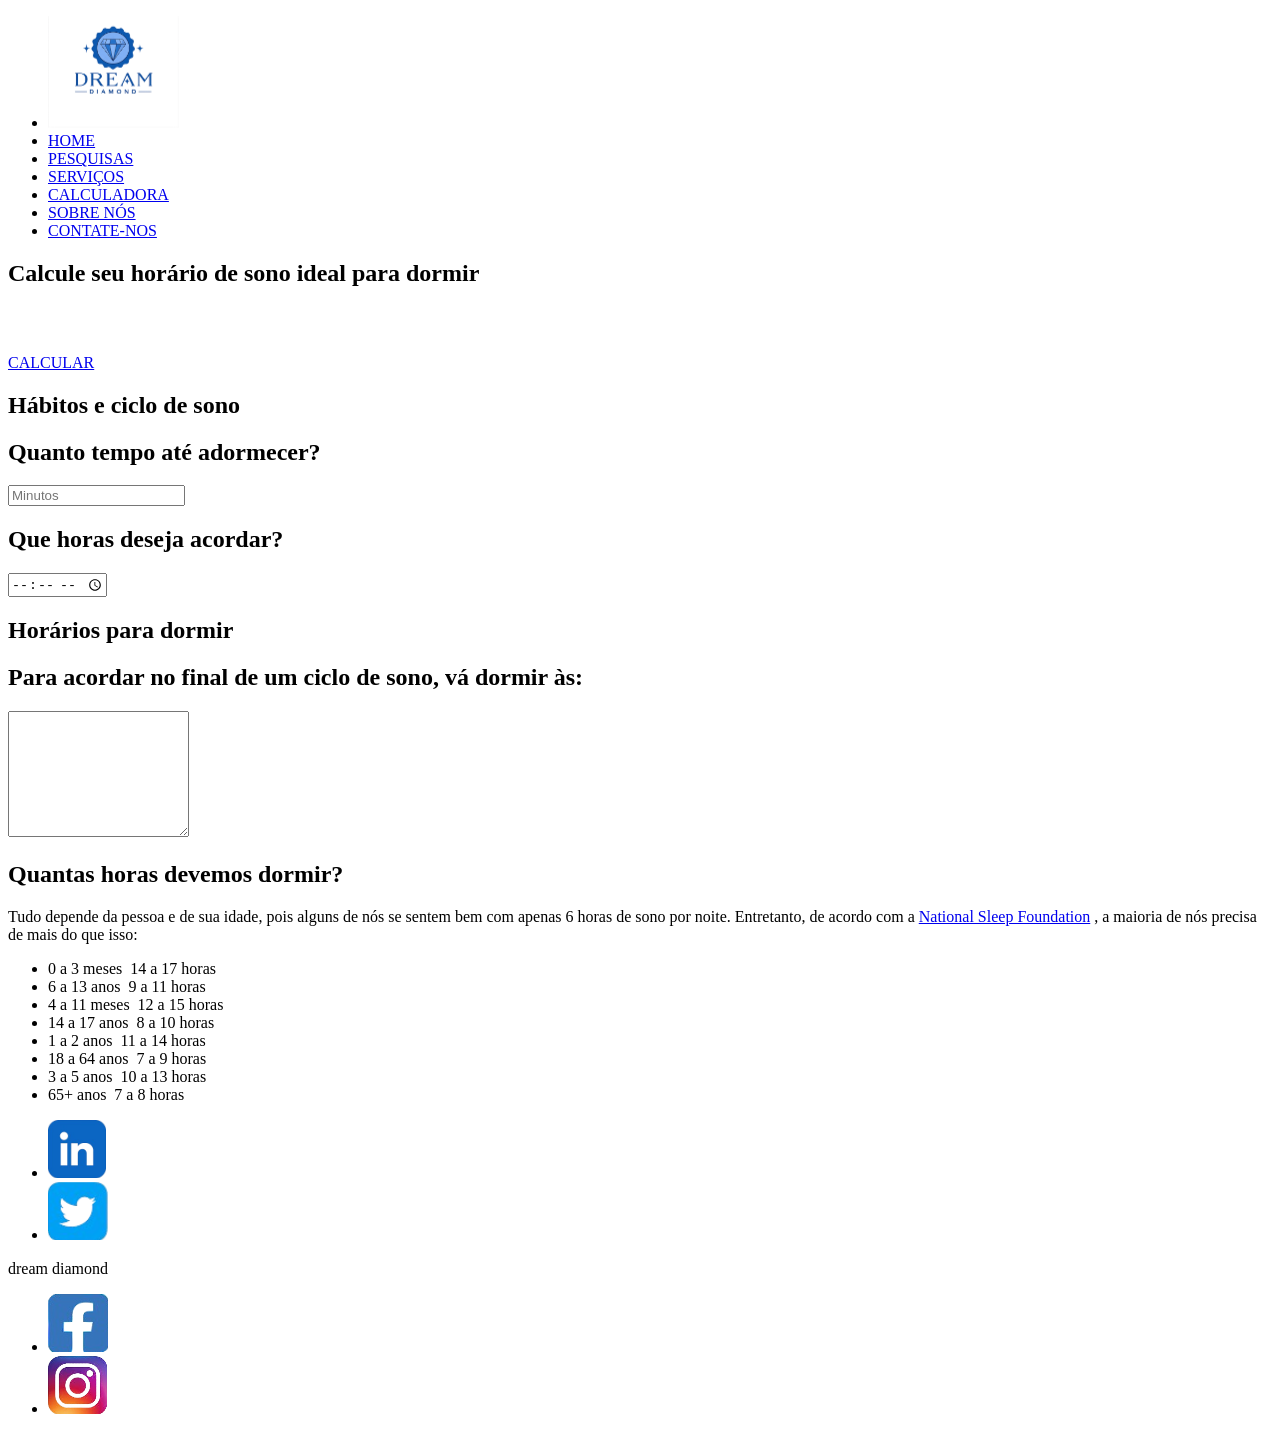
==== calculadora.html @ 0ed0da85 "Update language and links in calculadora.html" ====
<!DOCTYPE html>
<html lang="pt-br">
<head>
    <meta charset="UTF-8">
    <meta name="viewport" content="width=device-width, initial-scale=1.0">
    <title>Calculadora</title>
    <link rel="stylesheet" href="reset.css">
    <link rel="stylesheet" href="style.css">
    <link rel="preconnect" href="https://fonts.googleapis.com">
    <link rel="preconnect" href="https://fonts.gstatic.com" crossorigin>
    <link href="https://fonts.googleapis.com/css2?family=Inter:ital,opsz,wght@0,14..32,100..900;1,14..32,100..900&display=swap" rel="stylesheet">
</head>
<body>
     <header>
      <nav>
        <ul class="nav-list">
          <li class="logo-item">
            <a href="01-index.html" class="logo-link">
              <img src="Icones/logo.svg" alt="Logo Dream Diamond" />
            </a>
          </li>
          <li><a href="01-index.html">HOME</a></li>
          <li><a href="02-pesquisas.html">PESQUISAS</a></li>
          <li><a href="03-servicos.html">SERVIÇOS</a></li>
          <li><a href="04-calculadora.html" class="ativo">CALCULADORA</a></li>
          <li><a href="05-sobreNos.html">SOBRE NÓS</a></li>
          <li><a href="06-contatenos.html">CONTATE-NOS</a></li>
        </ul>
      </nav>
    </header>
    <main>
        <section class="banner">
        <h1>
            Calcule seu horário de sono ideal para dormir
        </h1>
        <h2>
            <img src="img/ChatGPT Image 23 de ago. de 2026, 13_37_31.png" alt="">
        </h2>
        </section>
        <section class="calcu">
            <div>
                <div>
                    <a href="#" id="calcular">CALCULAR</a>
                </div>
                <h1>Hábitos e ciclo de sono</h1>
                <h2>Quanto tempo até adormecer?</h2>
                <input type="number" name="ate" id="ate" min="0" placeholder="Minutos">
                <h2>Que horas deseja acordar?</h2>
                <input type="time" min="00:00" max="23:59" step="60"  id="horaAcordar" required>
            </div>
            <div>
                <h1>Horários para dormir</h1>
                <h2>Para acordar no final de um ciclo de sono, vá dormir às:</h2>
                <textarea id="resultadoSono" readonly rows="8"></textarea>
            </div>
        </section>
        <section class="devemos">
            <h1>
                Quantas horas devemos dormir?
            </h1>
            <p>
                Tudo depende da pessoa e de sua idade, pois alguns de nós se sentem bem com apenas 6 horas de sono por noite. Entretanto, de acordo com a <a href="https://www.bbc.com/portuguese/noticias/2015/02/150210_sono_idade_lgb">National Sleep Foundation</a> , a maioria de nós precisa de mais do que isso:

            </p>
            <ul>
                  <li>
                    0 a 3 meses  <span>14 a 17 horas</span>
                </li>
                <li>
                    6 a 13 anos  <span>9 a 11 horas</span>
                </li>
                <li>
                   4 a 11 meses  <span>12 a 15 horas</span>
                </li>
                <li>
                    14 a 17 anos  <span>8 a 10 horas</span>
                </li>
                <li>
                    1 a 2 anos  <span>11 a 14 horas</span>
                </li>
                <li>
                    18 a 64 anos  <span>7 a 9 horas</span>
                </li>
                <li>
                    3 a 5 anos  <span>10 a 13 horas</span>
                </li>        
                <li>
                    65+ anos  <span>7 a 8 horas</span>
                </li>
            </ul>

        </section>
    </main>
    <footer>
      <div>
        <ul>
          <li>
            <a href="#"><img src="Icones/Footer/linkedin.svg" alt="linkedin" /></a>
          </li>
          <li>
            <a href="#"><img src="Icones/Footer/twitter.svg" alt="twitter" /></a>
          </li>
        </ul>
      </div>
      <p>dream diamond</p>
      <div>
        <ul>
          <li>
            <a href="#"><img src="Icones/Footer/facebook.svg" alt="facebook" /></a>
          </li>
          <li>
            <a href="#"><img src="Icones/Footer/instagram.svg" alt="instagram" /></a>
          </li>
        </ul>
      </div>
    </footer>


<script>
document.addEventListener("DOMContentLoaded", function () {
    const botao = document.getElementById("calcular");
    const tempoInput = document.getElementById("ate");
    const acordarInput = document.getElementById("horaAcordar");
    const resultado = document.getElementById("resultadoSono");

    function calcularSono() {
        const tempoAdormecer = Number(tempoInput.value);
        const horaAcordar = acordarInput.value;

        if (tempoInput.value === "" || horaAcordar === "") {
            resultado.value = "Preencha os dois campos.";
            return;
        }

        const [hora, minuto] = horaAcordar.split(":").map(Number);
        const acordar = hora * 60 + minuto;
        const linhas = [];

        for (let ciclos = 6; ciclos >= 1; ciclos--) {
            const sono = ciclos * 90;
            let dormir = acordar - sono - tempoAdormecer;
            dormir = ((dormir % 1440) + 1440) % 1440;

            const h = Math.floor(dormir / 60);
            const m = dormir % 60;
            const periodo = h >= 12 ? "PM" : "AM";
            const h12 = h % 12 || 12;
            const mm = String(m).padStart(2, "0");

            const horas = Math.floor(sono / 60);
            const minutos = sono % 60;
            const duracao = minutos === 0 ? `${horas}h de sono` : `${horas}h ${minutos}m de sono`;

            let recomendacao = "";
            if (ciclos === 6) recomendacao = " - recomendado para pessoas que dormem muito tempo";
            if (ciclos === 5) recomendacao = " - recomendado para pessoas com sono médio";
            if (ciclos === 4) recomendacao = " - recomendado para pessoas que dormem pouco";

            linhas.push(`${h12}:${mm} ${periodo} (${ciclos} ${ciclos === 1 ? "ciclo" : "ciclos"}, ${duracao})${recomendacao}`);
        }

        resultado.value = linhas.join("\n\n");
    }

    botao.addEventListener("click", function (e) {
        e.preventDefault();
        calcularSono();
    });
});
</script>

</body>
</html>
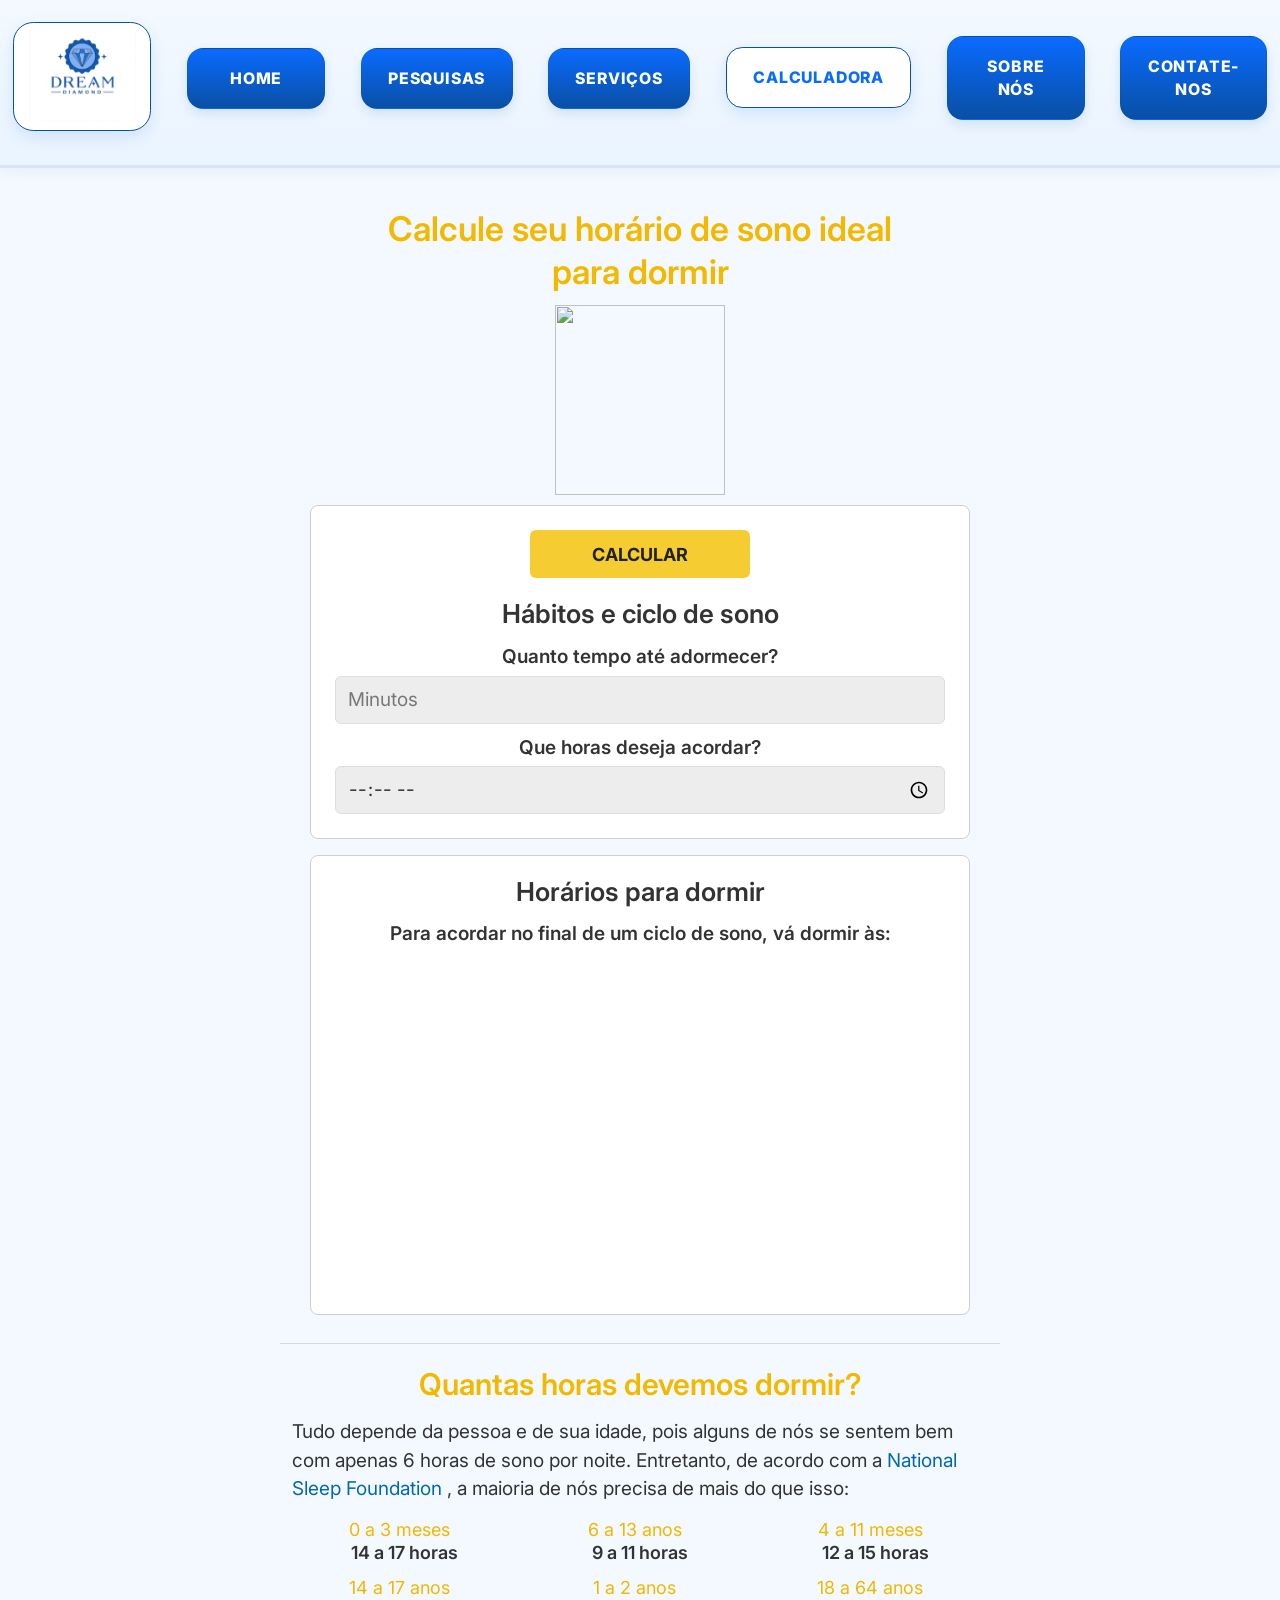
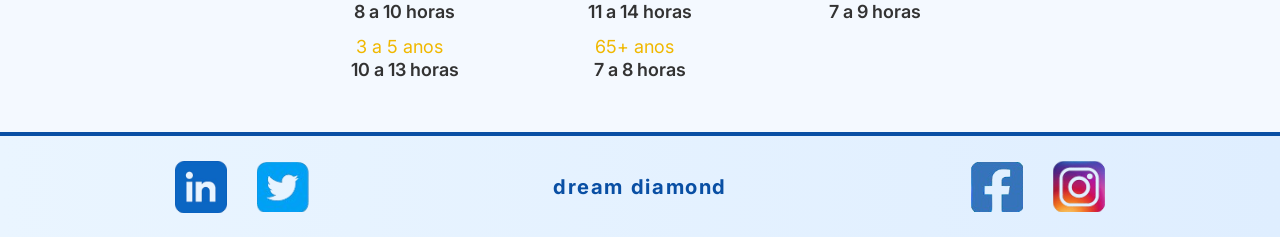
==== commit 5a9f7ea3: "Update stylesheet links in calculadora.html" ====
--- a/calculadora.html
+++ b/calculadora.html
@@ -4,8 +4,8 @@
     <meta charset="UTF-8">
     <meta name="viewport" content="width=device-width, initial-scale=1.0">
     <title>Calculadora</title>
-    <link rel="stylesheet" href="reset.css">
-    <link rel="stylesheet" href="style.css">
+    <link rel="stylesheet" href="css/reset.css">
+    <link rel="stylesheet" href="css/calculadora.css">
     <link rel="preconnect" href="https://fonts.googleapis.com">
     <link rel="preconnect" href="https://fonts.gstatic.com" crossorigin>
     <link href="https://fonts.googleapis.com/css2?family=Inter:ital,opsz,wght@0,14..32,100..900;1,14..32,100..900&display=swap" rel="stylesheet">
--- a/css/calculadora.css
+++ b/css/calculadora.css
@@ -0,0 +1,527 @@
+/* === variáveis === */
+:root {
+  --cor-azul-principal: #094fa4;
+  --cor-hover-menu: #0a6bff;
+  --cor-titulo-banner: #ffae00;
+  --cor-texto-banner: #0094ff;
+  --cor-texto-principal: #3b4350;
+  --cor-fundo-pagina: #f4f9ff;
+}
+
+/* ================================
+   RESET / CONFIGURAÇÕES GERAIS
+================================ */
+* {
+    box-sizing: border-box;
+}
+main{
+    flex: 1;
+}
+html {
+  font-size: clamp(1rem, calc(0.5rem + 2vw), 1.625rem);
+  text-align: center;
+}
+
+body {
+  background: var(--cor-fundo-pagina);
+  color: var(--cor-texto-principal);
+  font-family: "Inter", sans-serif;
+  line-height: 1.5;
+}
+
+img {
+  display: block;
+  max-width: 100%;
+}
+
+/* === header === */
+header {
+  background: linear-gradient(180deg, #f3f9ff 0%, #eaf4ff 100%);
+  border-bottom: 3px solid rgba(9, 79, 164, 0.12);
+  box-shadow: 0 4px 12px rgba(9, 79, 164, 0.06);
+  padding: 0.8rem 0.75rem 1rem;
+}
+
+.nav-list {
+  display: flex;
+  flex-direction: column;
+  align-items: center;
+  justify-content: center;
+  gap: 0.45rem;
+
+}
+
+.logo-item {
+  width: 100%;
+  display: flex;
+  justify-content: center;
+  margin-bottom: 0.2rem;
+}
+
+.logo-link {
+  display: inline-flex;
+  justify-content: center;
+  align-items: center;
+  padding: 0.35rem 0.7rem;
+  border-radius: 1rem;
+  background: #ffffff;
+  border: 1px solid var(--cor-azul-principal);
+  box-shadow: 0 6px 16px rgba(10, 107, 255, 0.12);
+}
+
+header img {
+  width: 150px;
+  margin: 0 auto;
+}
+
+header li {
+  width: 100%;
+}
+
+header li a {
+  display: block;
+  width: 100%;
+  background: linear-gradient(180deg, #0a6bff 0%, #094fa4 100%);
+  color: #fff;
+  padding: 0.6rem 0.75rem;
+  border-radius: 0.8rem;
+  border: 1px solid rgba(9, 79, 164, 0.18);
+  font-size: 0.62rem;
+  font-weight: 800;
+  letter-spacing: 0.05em;
+  text-align: center;
+  box-shadow: 0 5px 12px rgba(9, 79, 164, 0.12);
+  transition: transform 0.2s ease, box-shadow 0.2s ease, background 0.2s ease, color 0.2s ease;
+}
+
+header li a:hover , header li a.ativo {
+  background: #ffffff;
+  color: var(--cor-hover-menu);
+  border-color: var(--cor-azul-principal);
+  box-shadow: 0 6px 16px rgba(10, 107, 255, 0.12);
+  transform: translateY(-1px);
+}
+
+
+.banner {
+    width: 100%;
+    text-align: center;
+    padding: 24px 20px 10px;
+}
+
+.banner h1 {
+    margin: 0 auto 12px;
+    max-width: 320px;
+    color: #f2b900;
+    font-size: 24px;
+    line-height: 1.25;
+    font-weight: 600;
+}
+
+.banner h2 {
+    margin: 0 auto;
+    width: 120px;
+    height: 135px;
+    display: flex;
+    align-items: center;
+    justify-content: center;
+}
+
+.banner h2 img {
+    width: 120px;
+    height: 135px;
+    object-fit: contain;
+}
+
+.calcu {
+    width: 100%;
+    padding: 0 20px;
+}
+
+.calcu > div {
+    width: 100%;
+}
+
+.calcu > div:first-child {
+    border: 1px solid #cfcfcf;
+    border-radius: 8px;
+    padding: 16px 16px 18px;
+    margin: 0 auto 16px;
+    background: #fff;
+}
+
+.calcu > div:first-child > div {
+    margin: 0 auto 16px;
+    width: 180px;
+}
+
+#calcular {
+    display: flex;
+    width: 180px;
+    height: 42px;
+    align-items: center;
+    justify-content: center;
+    background: #f5cc32;
+    border-radius: 6px;
+    color: #222;
+    font-size: 16px;
+    font-weight: 700;
+}
+
+.calcu h1 {
+    margin: 0 0 12px;
+    text-align: center;
+    font-size: 20px;
+    font-weight: 600;
+    color: #333;
+}
+
+.calcu > div:first-child h1 {
+    font-size: 20px;
+    margin-bottom: 12px;
+}
+
+.calcu h2 {
+    margin: 12px 0 6px;
+    font-size: 16px;
+    line-height: 1.3;
+    font-weight: 600;
+    color: #333;
+}
+
+.calcu input {
+    width: 100%;
+    height: 42px;
+    border: 1px solid #ddd;
+    border-radius: 6px;
+    background: #ededed;
+    padding: 0 12px;
+    outline: none;
+    font-family: inherit;
+    font-size: 16px;
+    color: #333;
+}
+
+.calcu input::placeholder {
+    color: #777;
+}
+
+.calcu input:focus {
+    border-color: #f5cc32;
+}
+
+.calcu > div:nth-child(2) {
+    border: 1px solid #cfcfcf;
+    border-radius: 8px;
+    padding: 16px;
+    background: #fff;
+}
+
+.calcu > div:nth-child(2) h1 {
+    margin-bottom: 10px;
+    font-size: 20px;
+}
+
+.calcu > div:nth-child(2) h2 {
+    margin: 0 0 10px;
+    font-size: 15px;
+    line-height: 1.4;
+}
+
+#resultadoSono {
+    display: block;
+    width: 100%;
+    height: 300px;
+    resize: none;
+    overflow: auto;
+    border: 0;
+    outline: none;
+    background: #fff;
+    padding: 4px;
+    font-family: Arial, sans-serif;
+    font-size: 15px;
+    line-height: 1.4;
+    color: #222;
+}
+
+
+.tempo {
+    display: none;
+}
+
+.devemos {
+    width: calc(100% - 30px);
+    margin: 28px auto 0;
+    padding: 22px 12px 10px;
+    border-top: 1px solid #d8d8d8;
+}
+
+.devemos h1 {
+    margin: 0 0 16px;
+    text-align: center;
+    color: #f2b900;
+    font-size: 24px;
+    line-height: 1.2;
+    font-weight: 600;
+}
+
+.devemos p {
+    margin: 0 0 14px;
+    font-size: 16px;
+    line-height: 1.5;
+    text-align: left;
+    color: #333;
+}
+
+.devemos p a {
+    color: #0068ad;
+}
+
+.devemos ul {
+    list-style: none;
+    margin: 14px 0 0;
+    padding: 0;
+    display: grid;
+    grid-template-columns: repeat(2, 1fr);
+    column-gap: 10px;
+    row-gap: 12px;
+}
+
+.devemos li {
+    position: relative;
+    margin: 0;
+    padding: 0 2px;
+    font-size: 15px;
+    line-height: 1.3;
+    color: #f0b800;
+    text-align: center;
+}
+
+.devemos li span {
+    display: block;
+    color: #333;
+    font-weight: 600;
+}
+
+.devemos > h2 {
+    display: none;
+}
+
+.fonte {
+    width: calc(100% - 40px);
+    margin: 7px auto 0;
+    padding: 6px 0 10px;
+    text-align: center;
+}
+
+.fonte h1 {
+    display: inline;
+    margin: 0;
+    font-size: 4px;
+    color: #666;
+    font-weight: 600;
+}
+
+.fonte p {
+    display: inline;
+    margin: 0;
+    font-size: 3.5px;
+    color: #777;
+    word-break: break-all;
+}
+
+
+/* === footer === */
+
+footer {
+  display: flex;
+  align-items: center;
+  justify-content: space-between;
+  gap: 0.8rem;
+  padding: 0.9rem 1.1rem;
+  background: linear-gradient(90deg, #eaf5ff 0%, #dfeeff 100%);
+  border-top: 4px solid var(--cor-azul-principal);
+  margin: 2rem 0rem 0rem 0rem;
+}
+
+footer > div {
+  flex: 1;
+  display: flex;
+  justify-content: center;
+  align-items: center;
+}
+
+footer ul {
+  display: flex;
+  align-items: center;
+  justify-content: center;
+  gap: 1.25rem;
+  list-style: none;
+  width: 100%;
+}
+
+footer li {
+  display: flex;
+  align-items: center;
+  justify-content: center;
+  width: auto;
+}
+
+footer a {
+  display: inline-flex;
+  align-items: center;
+  justify-content: center;
+  transition: transform 0.2s ease;
+}
+
+footer a:hover {
+  transform: translateY(-1px);
+}
+
+footer img {
+  width: 32px;
+  min-width: 32px;
+  height: auto;
+  display: block;
+}
+
+footer p {
+  flex: 1;
+  margin: 0;
+  font-weight: 700;
+  text-transform: lowercase;
+  color: var(--cor-azul-principal);
+  letter-spacing: 0.08em;
+}
+
+
+/* ================================
+   TELA MAIOR
+================================ */
+@media (min-width: 500px) {
+    body {
+        font-size: 18px;
+    }
+
+    .banner {
+        padding-top: 40px;
+    }
+
+    .banner h1 {
+        font-size: 34px;
+        max-width: 520px;
+    }
+
+    .banner h2,
+    .banner h2 img {
+        width: 170px;
+        height: 190px;
+    }
+
+    .calcu {
+        max-width: 720px;
+        margin: auto;
+        padding: 0 30px;
+    }
+
+    .calcu > div:first-child {
+        padding: 24px;
+    }
+
+    #calcular {
+        width: 220px;
+        height: 48px;
+        font-size: 18px;
+    }
+
+    .calcu > div:first-child > div {
+        width: 220px;
+    }
+
+    .calcu h1,
+    .calcu > div:first-child h1,
+    .calcu > div:nth-child(2) h1 {
+        font-size: 26px;
+    }
+
+    .calcu h2,
+    .calcu > div:nth-child(2) h2 {
+        font-size: 19px;
+    }
+
+    .calcu input {
+        height: 48px;
+        font-size: 19px;
+    }
+
+    #resultadoSono {
+        height: 340px;
+        font-size: 18px;
+    }
+
+    .devemos {
+        max-width: 720px;
+    }
+
+    .devemos h1 {
+        font-size: 30px;
+    }
+
+    .devemos p {
+        font-size: 19px;
+    }
+
+    .devemos ul {
+        grid-template-columns: repeat(3, 1fr);
+    }
+
+    .devemos li {
+        font-size: 18px;
+    }
+}
+
+@media (min-width: 1028px){
+
+  html {
+    font-size: clamp(1rem, 0.55rem + 0.9vw, 1.5rem);
+  }
+
+  header {
+    padding: 1.1rem 2rem 1.5rem;
+  }
+
+  .nav-list {
+    flex-direction: row;
+    gap: 1.75rem;
+    justify-content: center;
+    align-items: center;
+  }
+
+  header li a {
+    min-width: 138px;
+    padding: 0.85rem 1.3rem;
+    font-size: 0.78rem;
+  }
+
+  footer {
+    padding: 1.2rem 2.5rem;
+  }
+
+  footer ul {
+    gap: 1.5rem;
+  }
+
+  footer a {
+    width: 52px;
+    height: 52px;
+  }
+
+  footer img {
+    width: 52px;
+    min-width: 52px;
+  }
+
+  footer p {
+    font-size: 1rem;
+  }
+}
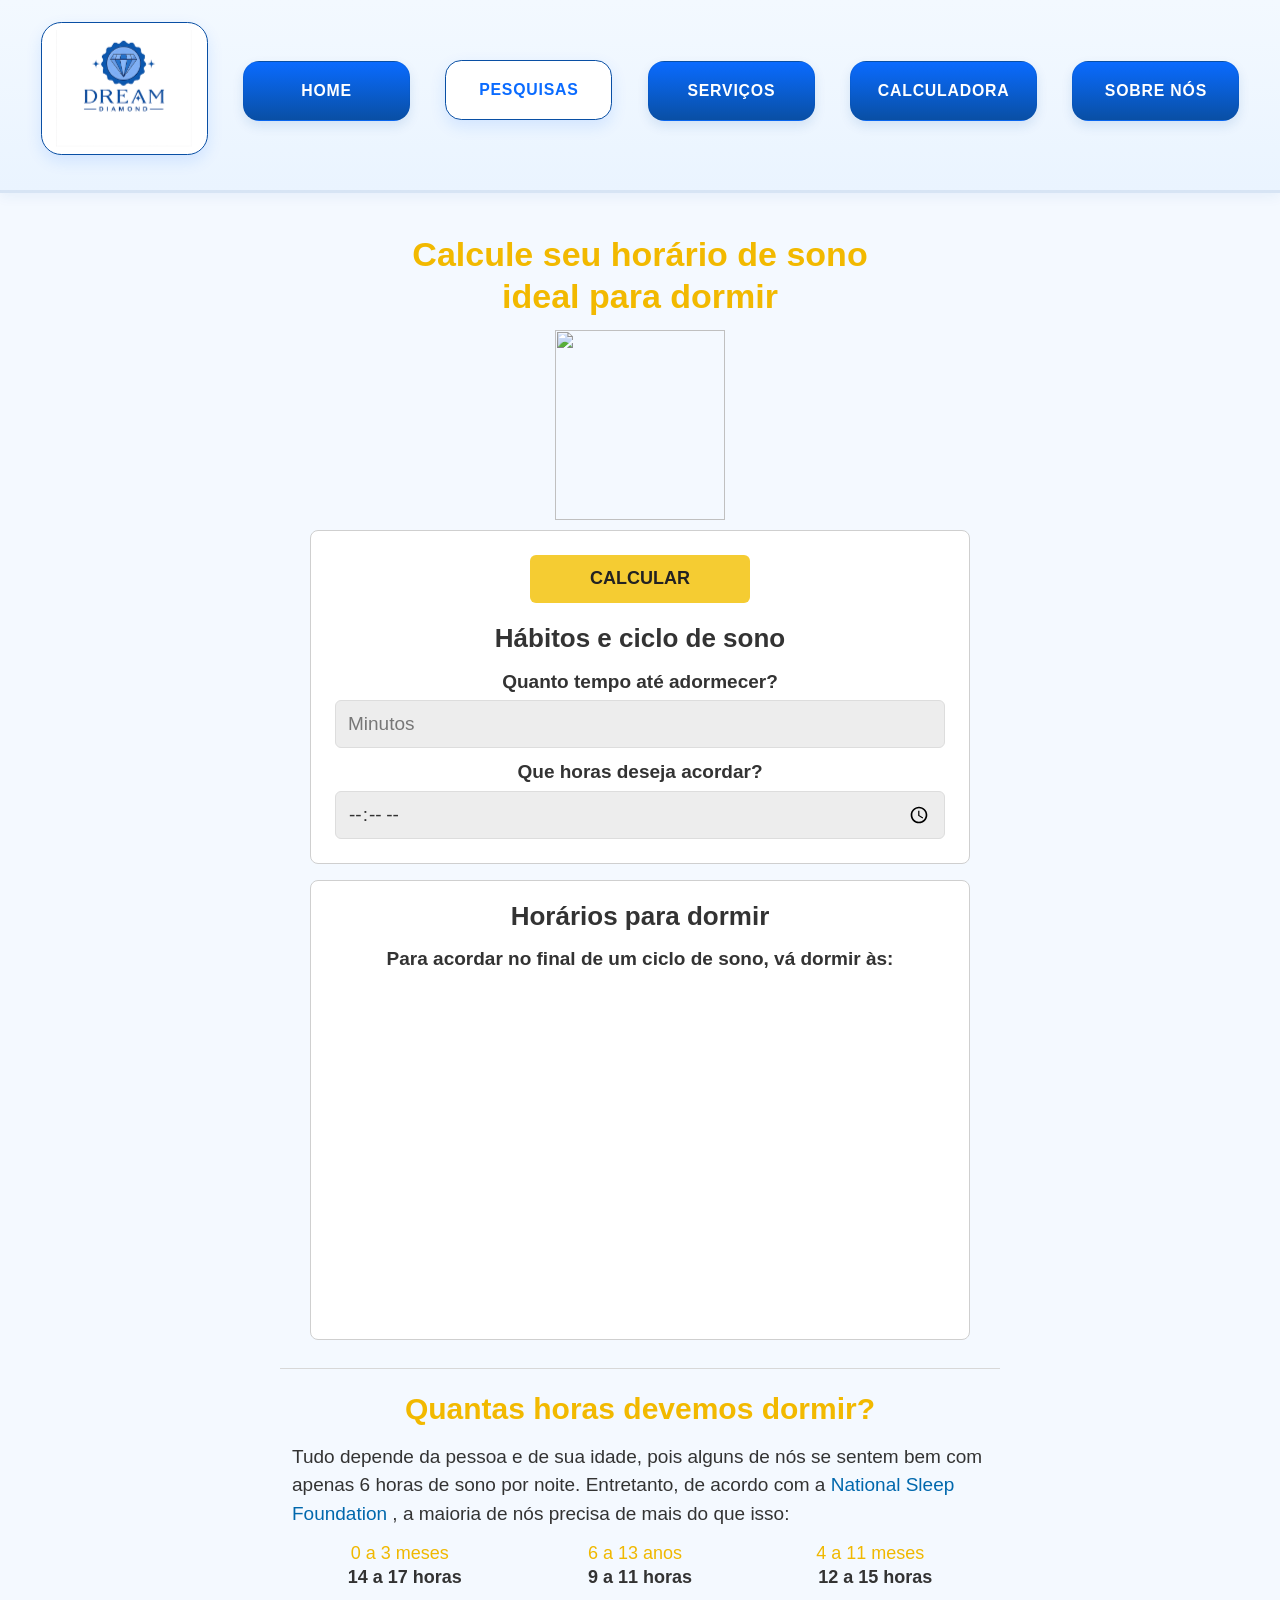
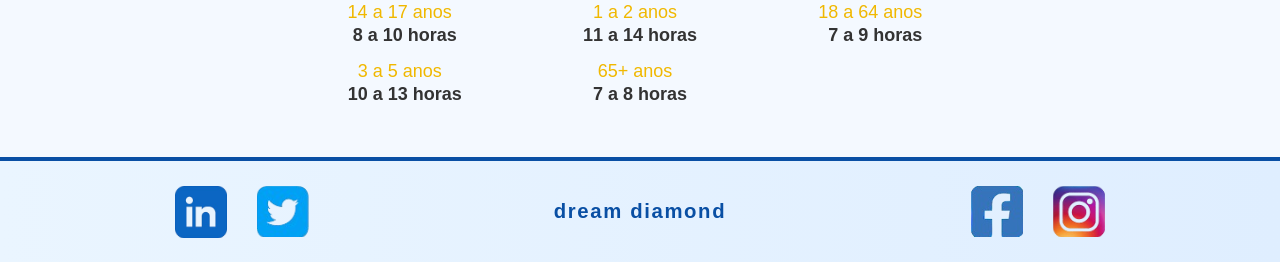
==== commit edce0805: "Update navigation links in calculadora.html" ====
--- a/calculadora.html
+++ b/calculadora.html
@@ -6,26 +6,22 @@
     <title>Calculadora</title>
     <link rel="stylesheet" href="css/reset.css">
     <link rel="stylesheet" href="css/calculadora.css">
-    <link rel="preconnect" href="https://fonts.googleapis.com">
-    <link rel="preconnect" href="https://fonts.gstatic.com" crossorigin>
-    <link href="https://fonts.googleapis.com/css2?family=Inter:ital,opsz,wght@0,14..32,100..900;1,14..32,100..900&display=swap" rel="stylesheet">
+
 </head>
 <body>
      <header>
       <nav>
         <ul class="nav-list">
           <li class="logo-item">
-            <a href="01-index.html" class="logo-link">
+            <a href="index.html" class="logo-link">
               <img src="Icones/logo.svg" alt="Logo Dream Diamond" />
             </a>
           </li>
-          <li><a href="01-index.html">HOME</a></li>
-          <li><a href="02-pesquisas.html">PESQUISAS</a></li>
-          <li><a href="03-servicos.html">SERVIÇOS</a></li>
-          <li><a href="04-calculadora.html" class="ativo">CALCULADORA</a></li>
-          <li><a href="05-sobreNos.html">SOBRE NÓS</a></li>
-          <li><a href="06-contatenos.html">CONTATE-NOS</a></li>
-        </ul>
+          <li><a href="index.html" >HOME</a></li>
+          <li><a href="pesquisas.html" class="ativo">PESQUISAS</a></li>
+          <li><a href="servicos.html">SERVIÇOS</a></li>
+          <li><a href="calculadora.html">CALCULADORA</a></li>
+          <li><a href="sobreNos.html">SOBRE NÓS</a></li>
       </nav>
     </header>
     <main>
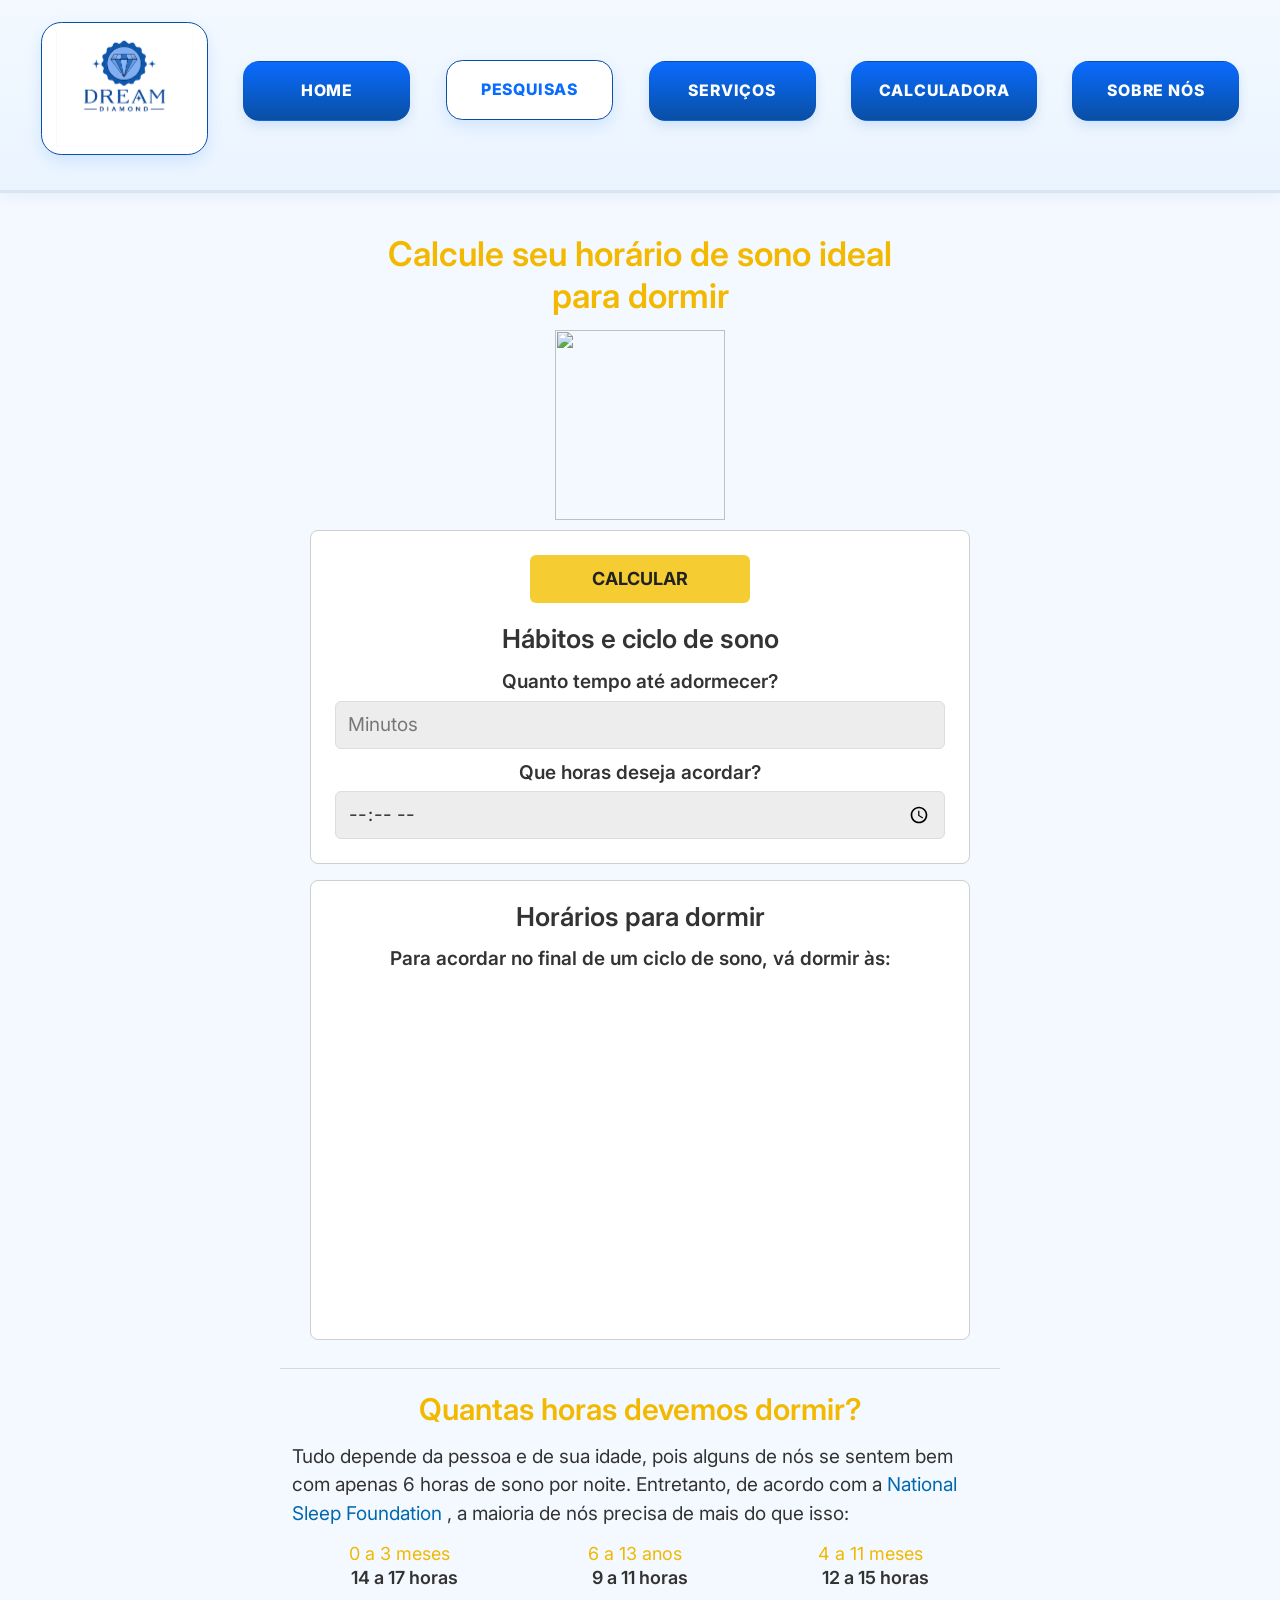
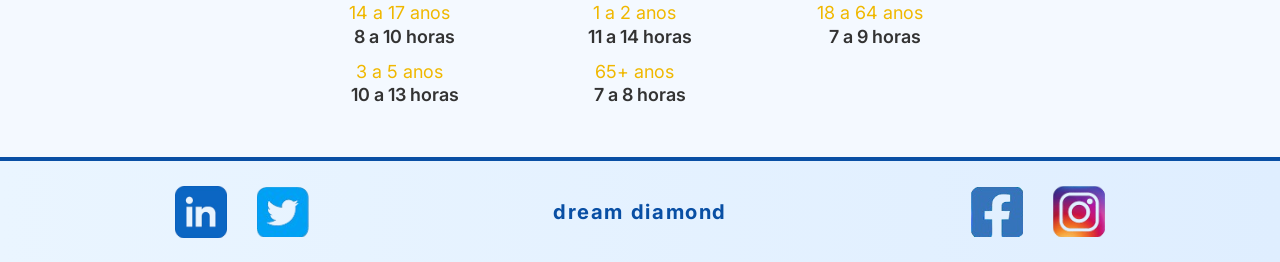
==== commit ccb67438: "Add preconnect for Google Fonts Added preconnect links for Google Fonts to improve loading performan" ====
--- a/calculadora.html
+++ b/calculadora.html
@@ -6,6 +6,9 @@
     <title>Calculadora</title>
     <link rel="stylesheet" href="css/reset.css">
     <link rel="stylesheet" href="css/calculadora.css">
+    <link rel="preconnect" href="https://fonts.googleapis.com">
+    <link rel="preconnect" href="https://fonts.gstatic.com" crossorigin>
+    <link href="https://fonts.googleapis.com/css2?family=Inter:ital,opsz,wght@0,14..32,100..900;1,14..32,100..900&display=swap" rel="stylesheet">
 
 </head>
 <body>
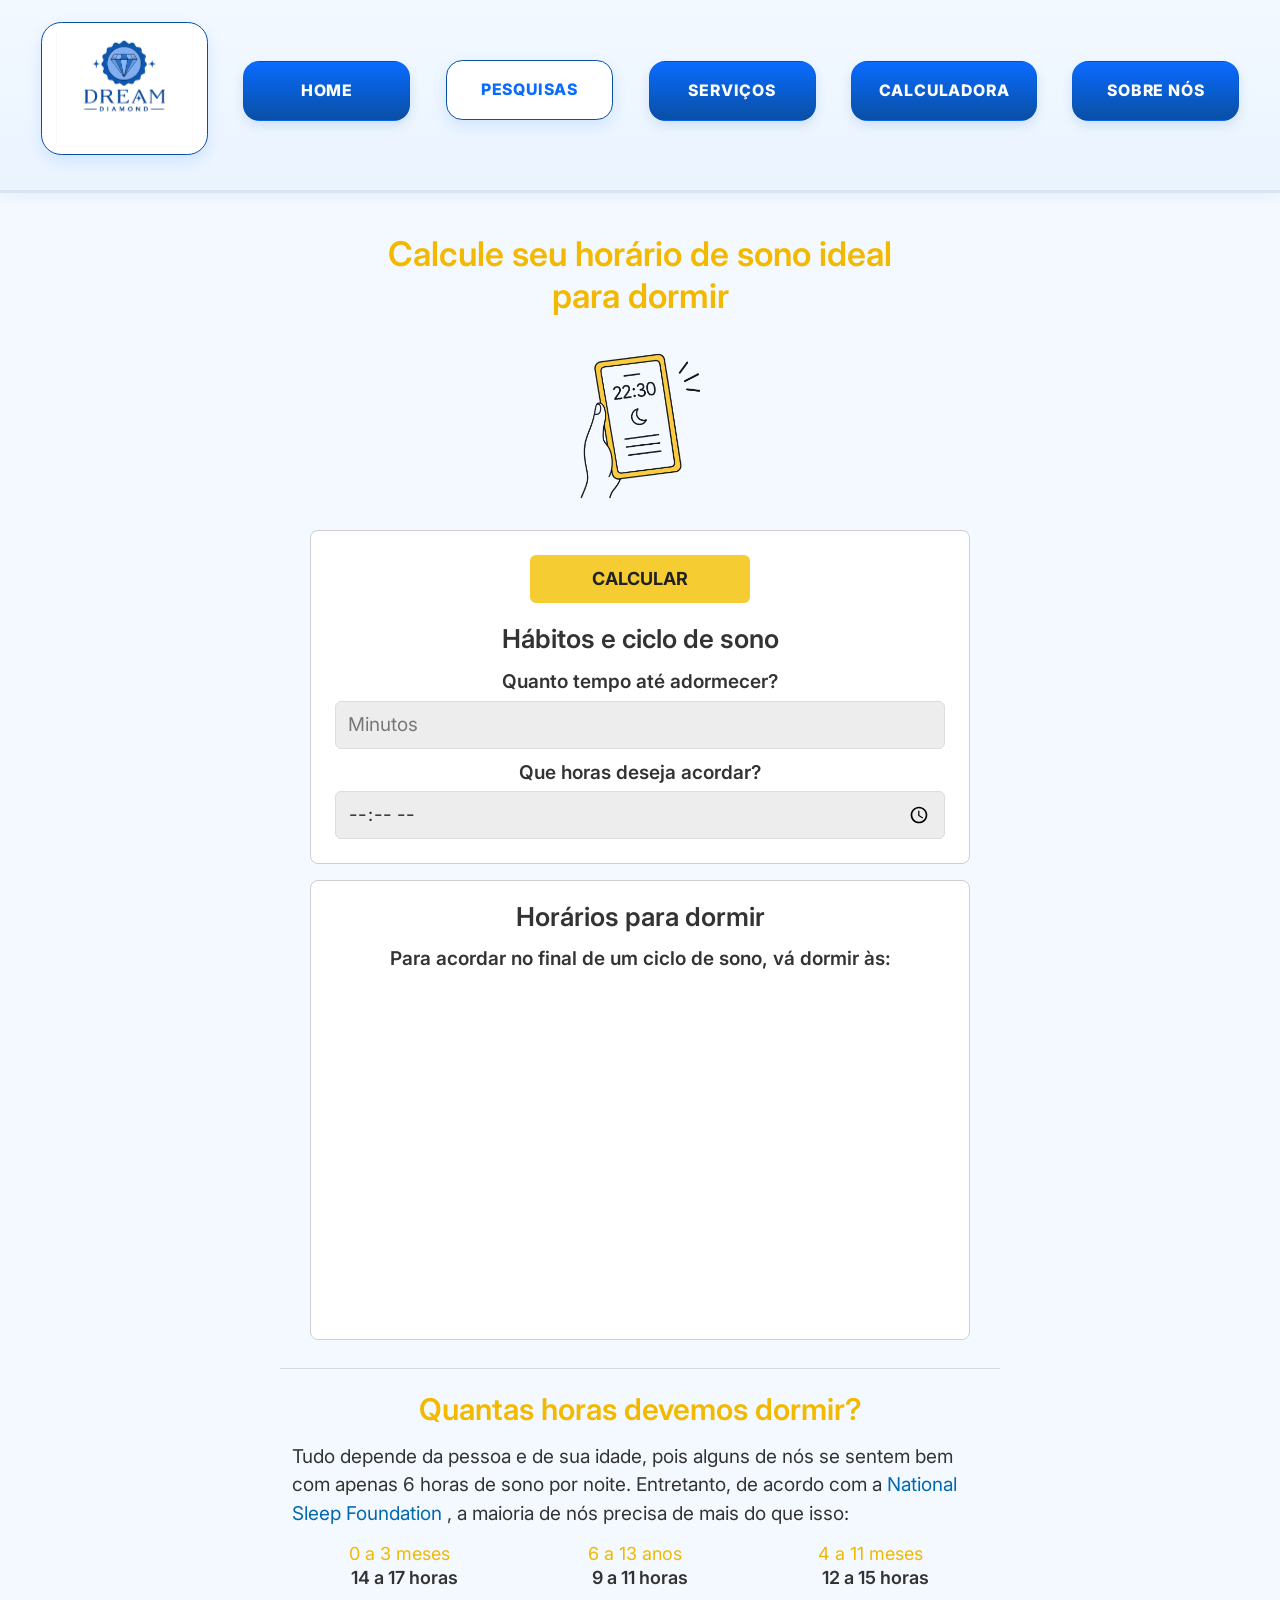
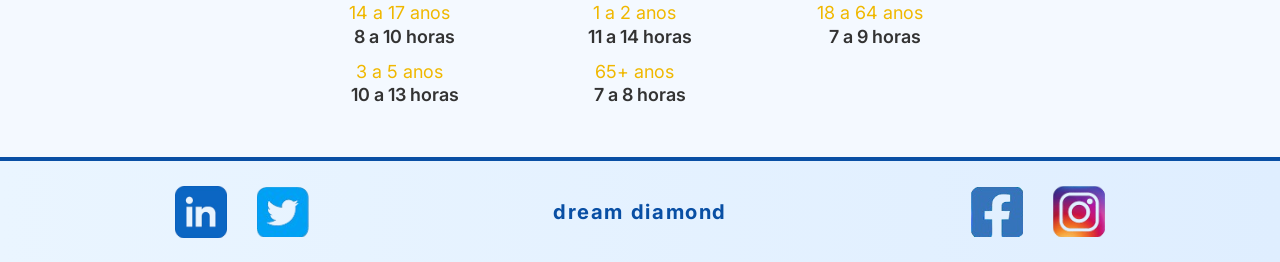
==== commit 38859aeb: "Fix image source path in calculadora.html" ====
--- a/calculadora.html
+++ b/calculadora.html
@@ -33,7 +33,7 @@
             Calcule seu horário de sono ideal para dormir
         </h1>
         <h2>
-            <img src="img/ChatGPT Image 23 de ago. de 2026, 13_37_31.png" alt="">
+            <img src="Imagens/Calculadora/celular.png" alt="">
         </h2>
         </section>
         <section class="calcu">
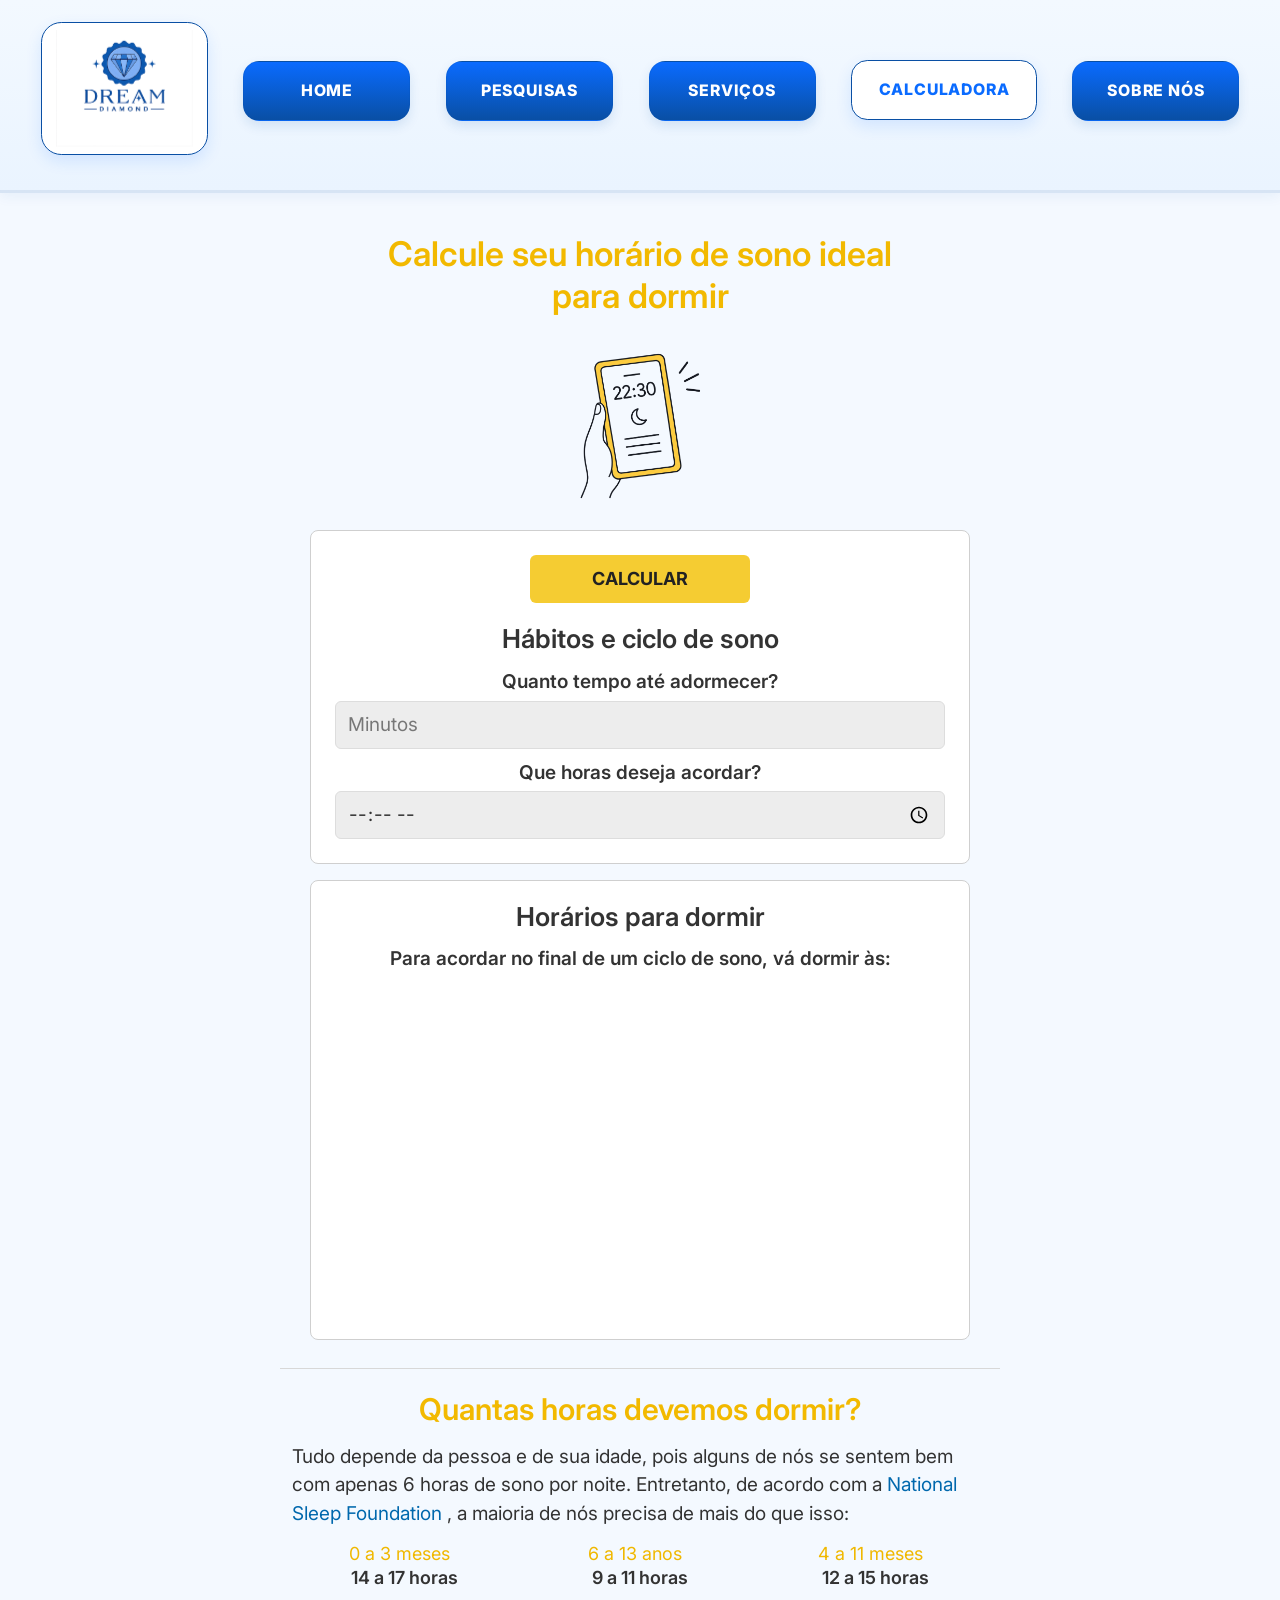
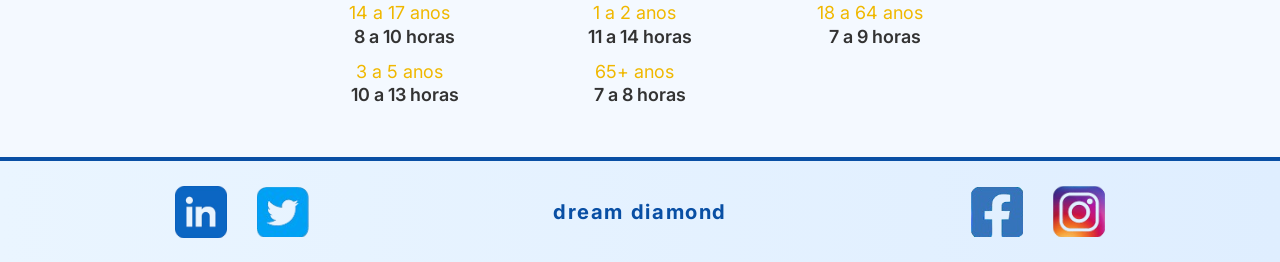
==== commit 8139ad63: "ddd" ====
--- a/calculadora.html
+++ b/calculadora.html
@@ -21,9 +21,9 @@
             </a>
           </li>
           <li><a href="index.html" >HOME</a></li>
-          <li><a href="pesquisas.html" class="ativo">PESQUISAS</a></li>
+          <li><a href="pesquisas.html" >PESQUISAS</a></li>
           <li><a href="servicos.html">SERVIÇOS</a></li>
-          <li><a href="calculadora.html">CALCULADORA</a></li>
+          <li><a href="calculadora.html"class="ativo">CALCULADORA</a></li>
           <li><a href="sobreNos.html">SOBRE NÓS</a></li>
       </nav>
     </header>
